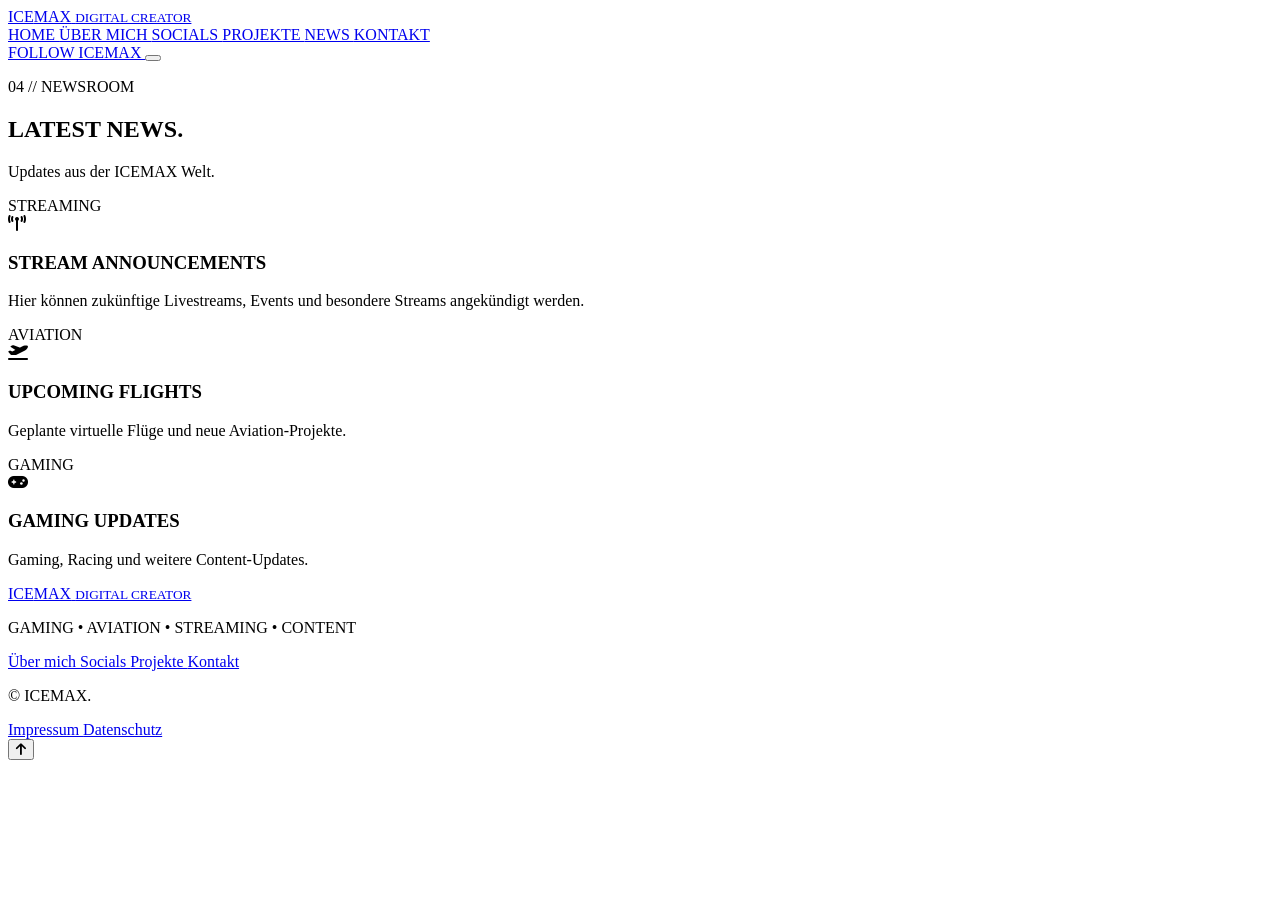
==== blog.html @ d1e7e59b "Add files via upload" ====
<!DOCTYPE html>
<html lang="de">

<head>

<meta charset="UTF-8">

<meta name="viewport"
      content="width=device-width, initial-scale=1">

<title>News | ICEMAX</title>

<link rel="icon"
      href="images/favicon.svg">

<link rel="stylesheet"
      href="css/style.css">

<link rel="stylesheet"
      href="https://cdnjs.cloudflare.com/ajax/libs/font-awesome/6.7.2/css/all.min.css">

<link rel="preconnect"
      href="https://fonts.googleapis.com">

<link rel="preconnect"
      href="https://fonts.gstatic.com"
      crossorigin>

<link href="https://fonts.googleapis.com/css2?family=Inter:wght@300;400;500;600;700;800;900&family=Orbitron:wght@400;500;600;700;800;900&display=swap"
      rel="stylesheet">

</head>


<body>

<div class="cursor-glow"
     id="cursorGlow">
</div>


<header class="navbar"
        id="navbar">

<div class="navbar-inner">

<a href="index.html"
   class="logo">

<span class="logo-main">
ICE<span>MAX</span>
</span>

<small>
DIGITAL CREATOR
</small>

</a>


<nav class="nav-links"
     id="navLinks">

<a href="index.html">
HOME
</a>

<a href="ueber-mich.html">
ÜBER MICH
</a>

<a href="social.html">
SOCIALS
</a>

<a href="projekte.html">
PROJEKTE
</a>

<a href="blog.html"
   class="active">
NEWS
</a>

<a href="kontakt.html">
KONTAKT
</a>

</nav>


<a class="nav-cta"
   href="social.html">

<span class="live-dot"></span>

FOLLOW ICEMAX

</a>


<button class="hamburger"
        id="hamburger">

<span></span>
<span></span>
<span></span>

</button>

</div>

</header>


<main>


<section class="page-hero">

<div class="container">

<p class="page-number reveal">
04 // NEWSROOM
</p>

<h1 class="reveal">

LATEST

<span>
NEWS.
</span>

</h1>

<p class="reveal">

Updates aus der
ICEMAX Welt.

</p>

</div>

</section>


<section class="section">

<div class="container">

<div class="card-grid">


<article class="card reveal">

<span class="card-number">
STREAMING
</span>

<div class="card-icon">

<i class="fa-solid fa-tower-broadcast"></i>

</div>

<h3>
STREAM ANNOUNCEMENTS
</h3>

<p>

Hier können zukünftige
Livestreams,
Events und besondere
Streams angekündigt werden.

</p>

</article>


<article class="card reveal">

<span class="card-number">
AVIATION
</span>

<div class="card-icon">

<i class="fa-solid fa-plane-departure"></i>

</div>

<h3>
UPCOMING FLIGHTS
</h3>

<p>

Geplante virtuelle
Flüge und neue
Aviation-Projekte.

</p>

</article>


<article class="card reveal">

<span class="card-number">
GAMING
</span>

<div class="card-icon">

<i class="fa-solid fa-gamepad"></i>

</div>

<h3>
GAMING UPDATES
</h3>

<p>

Gaming,
Racing und weitere
Content-Updates.

</p>

</article>


</div>

</div>

</section>

</main>


<footer class="footer">

<div class="footer-top">

<div class="footer-brand">

<a href="index.html"
   class="logo">

<span class="logo-main">
ICE<span>MAX</span>
</span>

<small>
DIGITAL CREATOR
</small>

</a>

<p>
GAMING • AVIATION • STREAMING • CONTENT
</p>

</div>


<div class="footer-links">

<a href="ueber-mich.html">
Über mich
</a>

<a href="social.html">
Socials
</a>

<a href="projekte.html">
Projekte
</a>

<a href="kontakt.html">
Kontakt
</a>

</div>

</div>


<div class="footer-bottom">

<p>
© <span data-year></span> ICEMAX.
</p>

<div>

<a href="impressum.html">
Impressum
</a>

<a href="datenschutz.html">
Datenschutz
</a>

</div>

</div>

</footer>


<button class="back-to-top"
        id="backToTop">

<i class="fa-solid fa-arrow-up"></i>

</button>


<script src="js/script.js"></script>

</body>
</html>
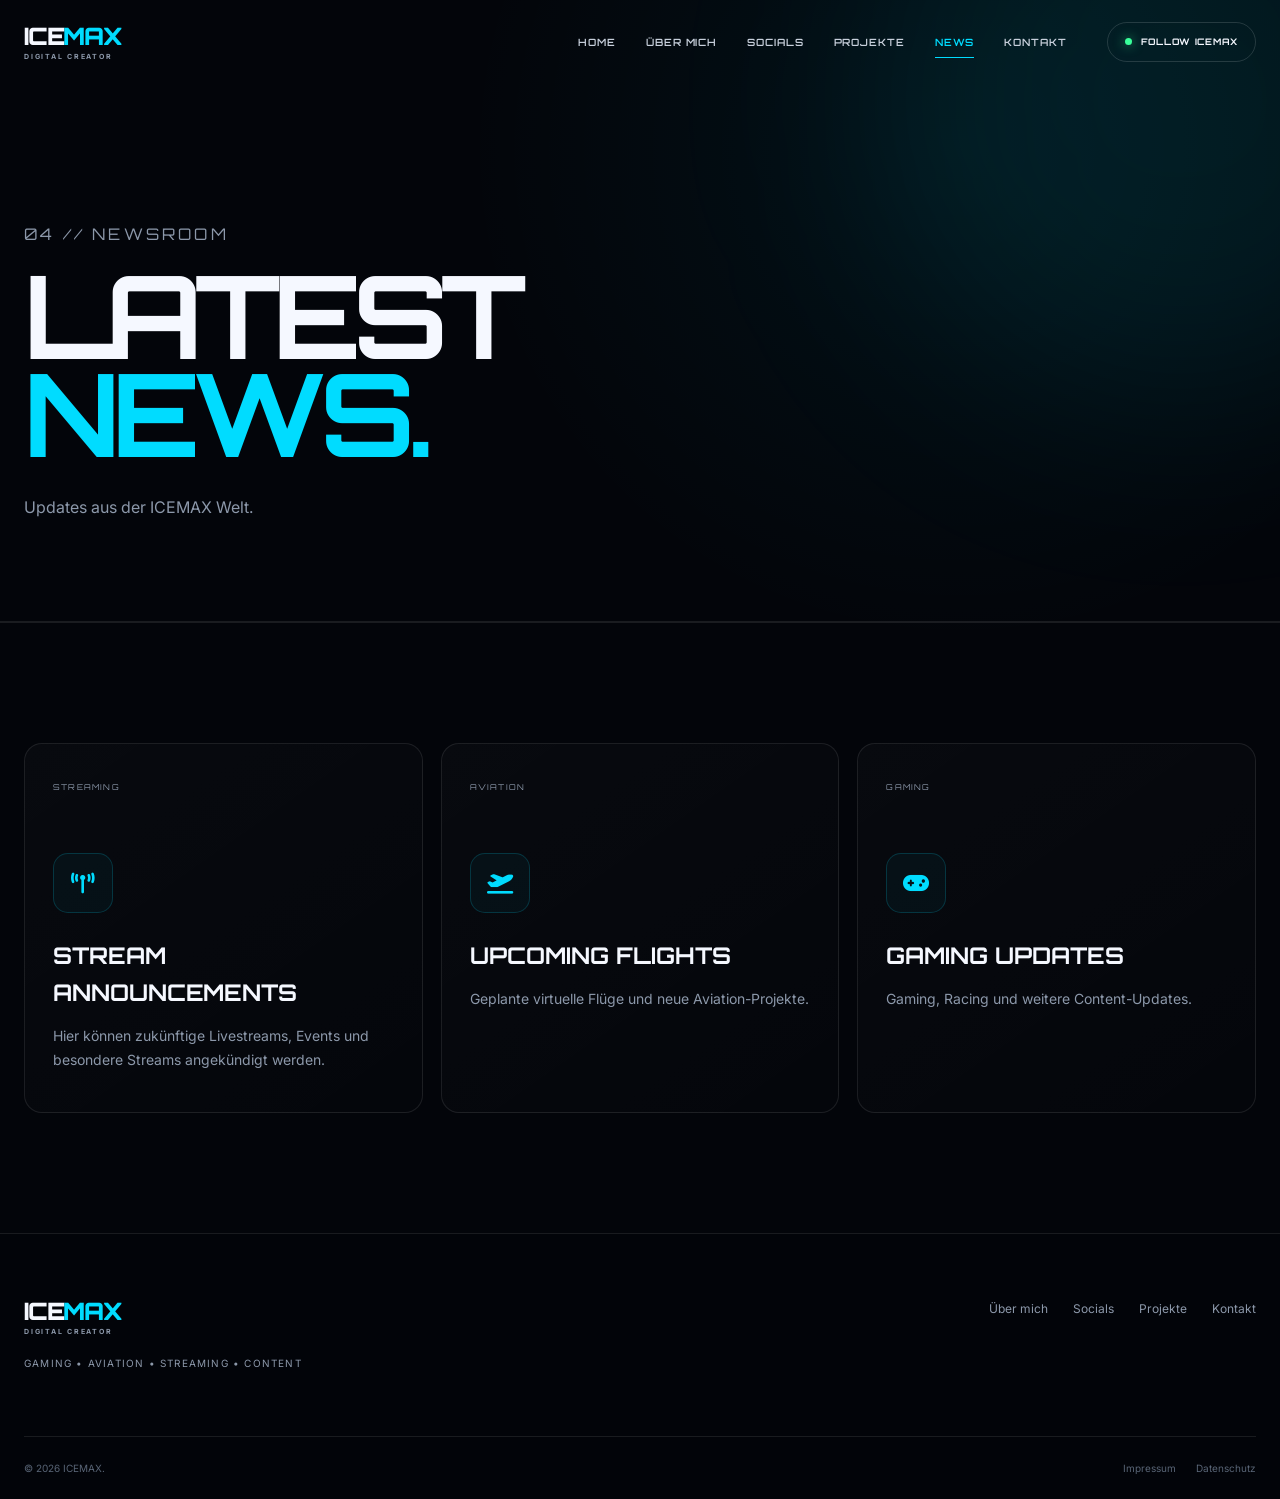
==== commit 4828a2b0: "Add files via upload" ====
--- a/blog.html
+++ b/blog.html
@@ -2,6 +2,41 @@
 <html lang="de">
 
 <head>
+<!-- FAVICON -->
+<link
+    rel="icon"
+    href="favicon.svg"
+    type="image/svg+xml"
+>
+
+<!-- GOOGLE FONTS -->
+<link
+    rel="preconnect"
+    href="https://fonts.googleapis.com"
+>
+
+<link
+    rel="preconnect"
+    href="https://fonts.gstatic.com"
+    crossorigin
+>
+
+<link
+    href="https://fonts.googleapis.com/css2?family=Inter:wght@400;500;600;700;800&family=Orbitron:wght@500;600;700;800;900&display=swap"
+    rel="stylesheet"
+>
+
+<!-- FONT AWESOME -->
+<link
+    rel="stylesheet"
+    href="https://cdnjs.cloudflare.com/ajax/libs/font-awesome/6.7.2/css/all.min.css"
+>
+
+<!-- ICEMAX CSS -->
+<link
+    rel="stylesheet"
+    href="style.css"
+>
 
 <meta charset="UTF-8">
 
@@ -324,7 +359,7 @@
 </button>
 
 
-<script src="js/script.js"></script>
+<script src="script.js"></script>
 
 </body>
 </html>
--- a/style.css
+++ b/style.css
@@ -0,0 +1,3256 @@
+/* =========================================================
+   ICEMAX WEBSITE
+   MAIN STYLESHEET
+   ========================================================= */
+
+
+/* =========================================================
+   1. VARIABLES
+   ========================================================= */
+
+:root {
+    --bg: #03050a;
+    --bg-secondary: #060a11;
+    --panel: #090f19;
+    --panel-light: #0d1521;
+
+    --text: #f5f8ff;
+    --muted: #8c98aa;
+
+    --cyan: #00dcff;
+    --cyan-light: #62efff;
+    --purple: #8b5cf6;
+    --green: #39ff9a;
+    --red: #ff5277;
+
+    --line: rgba(255, 255, 255, 0.09);
+    --line-light: rgba(255, 255, 255, 0.14);
+
+    --shadow:
+        0 30px 80px rgba(0, 0, 0, 0.35);
+
+    --glow:
+        0 0 30px rgba(0, 220, 255, 0.18);
+
+    --radius-small: 10px;
+    --radius: 18px;
+    --radius-large: 30px;
+
+    --container: 1240px;
+
+    --transition: 0.3s ease;
+}
+
+
+/* =========================================================
+   2. RESET
+   ========================================================= */
+
+* {
+    margin: 0;
+    padding: 0;
+    box-sizing: border-box;
+}
+
+html {
+    scroll-behavior: smooth;
+}
+
+body {
+    background:
+        radial-gradient(
+            circle at 75% 10%,
+            rgba(0, 220, 255, 0.06),
+            transparent 30%
+        ),
+        var(--bg);
+
+    color: var(--text);
+
+    font-family:
+        "Inter",
+        Arial,
+        sans-serif;
+
+    line-height: 1.6;
+
+    overflow-x: hidden;
+}
+
+body.loading {
+    overflow: hidden;
+}
+
+a {
+    color: inherit;
+    text-decoration: none;
+}
+
+button,
+input,
+textarea {
+    font: inherit;
+}
+
+button {
+    cursor: pointer;
+}
+
+img {
+    display: block;
+    max-width: 100%;
+}
+
+::selection {
+    background: var(--cyan);
+    color: #001014;
+}
+
+
+/* =========================================================
+   3. SCROLLBAR
+   ========================================================= */
+
+::-webkit-scrollbar {
+    width: 8px;
+}
+
+::-webkit-scrollbar-track {
+    background: var(--bg);
+}
+
+::-webkit-scrollbar-thumb {
+    background: #1b2838;
+    border-radius: 100px;
+}
+
+::-webkit-scrollbar-thumb:hover {
+    background: var(--cyan);
+}
+
+
+/* =========================================================
+   4. GENERAL
+   ========================================================= */
+
+.container {
+    width: min(
+        var(--container),
+        calc(100% - 48px)
+    );
+
+    margin: 0 auto;
+}
+
+.section {
+    position: relative;
+
+    padding:
+        120px
+        0;
+
+    border-top:
+        1px solid
+        var(--line);
+}
+
+.eyebrow {
+    margin-bottom: 15px;
+
+    color: var(--cyan);
+
+    font-family:
+        "Orbitron",
+        sans-serif;
+
+    font-size: 11px;
+
+    font-weight: 700;
+
+    letter-spacing: 0.22em;
+}
+
+.section-head {
+    display: flex;
+
+    align-items: flex-end;
+
+    justify-content: space-between;
+
+    gap: 50px;
+
+    margin-bottom: 60px;
+}
+
+.section-head h2 {
+    max-width: 800px;
+
+    font-family:
+        "Orbitron",
+        sans-serif;
+
+    font-size:
+        clamp(
+            38px,
+            6vw,
+            78px
+        );
+
+    line-height: 0.95;
+
+    letter-spacing: -0.04em;
+}
+
+.section-head h2 span {
+    display: block;
+
+    color: var(--cyan);
+}
+
+.section-head > p {
+    max-width: 420px;
+
+    color: var(--muted);
+
+    font-size: 15px;
+}
+
+
+/* =========================================================
+   5. CURSOR GLOW
+   ========================================================= */
+
+.cursor-glow {
+    position: fixed;
+
+    top: 0;
+    left: 0;
+
+    z-index: 999;
+
+    width: 500px;
+    height: 500px;
+
+    border-radius: 50%;
+
+    background:
+        radial-gradient(
+            circle,
+            rgba(0, 220, 255, 0.08),
+            transparent 65%
+        );
+
+    transform:
+        translate(
+            -50%,
+            -50%
+        );
+
+    pointer-events: none;
+
+    opacity: 0;
+
+    transition:
+        opacity
+        0.3s ease;
+}
+
+
+/* =========================================================
+   6. NAVIGATION
+   ========================================================= */
+
+.navbar {
+    position: fixed;
+
+    top: 0;
+    left: 0;
+
+    z-index: 1000;
+
+    width: 100%;
+
+    border-bottom:
+        1px solid
+        transparent;
+
+    transition:
+        background
+        var(--transition),
+        border
+        var(--transition),
+        backdrop-filter
+        var(--transition);
+}
+
+.navbar-scrolled {
+    background:
+        rgba(
+            3,
+            5,
+            10,
+            0.85
+        );
+
+    border-bottom:
+        1px solid
+        var(--line);
+
+    backdrop-filter:
+        blur(18px);
+}
+
+.navbar-inner {
+    width:
+        min(
+            1440px,
+            calc(100% - 48px)
+        );
+
+    min-height: 84px;
+
+    margin:
+        0 auto;
+
+    display: flex;
+
+    align-items: center;
+
+    gap: 40px;
+}
+
+
+/* =========================================================
+   7. LOGO
+   ========================================================= */
+
+.logo {
+    display: inline-flex;
+
+    flex-direction: column;
+
+    line-height: 1;
+}
+
+.logo-main {
+    font-family:
+        "Orbitron",
+        sans-serif;
+
+    font-size: 24px;
+
+    font-weight: 900;
+
+    letter-spacing: -0.05em;
+}
+
+.logo-main span {
+    color: var(--cyan);
+}
+
+.logo small {
+    margin-top: 5px;
+
+    color: var(--muted);
+
+    font-size: 7px;
+
+    font-weight: 700;
+
+    letter-spacing: 0.25em;
+}
+
+
+/* =========================================================
+   8. NAV LINKS
+   ========================================================= */
+
+.nav-links {
+    display: flex;
+
+    align-items: center;
+
+    gap: 30px;
+
+    margin-left: auto;
+}
+
+.nav-links a {
+    position: relative;
+
+    padding:
+        32px
+        0;
+
+    color: #c8d0dc;
+
+    font-family:
+        "Orbitron",
+        sans-serif;
+
+    font-size: 10px;
+
+    font-weight: 600;
+
+    letter-spacing: 0.09em;
+
+    transition:
+        color
+        var(--transition);
+}
+
+.nav-links a::after {
+    content: "";
+
+    position: absolute;
+
+    left: 0;
+    bottom: 24px;
+
+    width: 0;
+    height: 1px;
+
+    background: var(--cyan);
+
+    transition:
+        width
+        var(--transition);
+}
+
+.nav-links a:hover,
+.nav-links a.active {
+    color: var(--cyan);
+}
+
+.nav-links a:hover::after,
+.nav-links a.active::after {
+    width: 100%;
+}
+
+
+/* =========================================================
+   9. NAV CTA
+   ========================================================= */
+
+.nav-cta {
+    display: inline-flex;
+
+    align-items: center;
+
+    gap: 9px;
+
+    padding:
+        12px
+        17px;
+
+    border:
+        1px solid
+        var(--line-light);
+
+    border-radius:
+        100px;
+
+    font-family:
+        "Orbitron",
+        sans-serif;
+
+    font-size: 9px;
+
+    font-weight: 700;
+
+    letter-spacing: 0.08em;
+
+    transition:
+        border
+        var(--transition),
+        background
+        var(--transition);
+}
+
+.nav-cta:hover {
+    border-color:
+        rgba(
+            0,
+            220,
+            255,
+            0.5
+        );
+
+    background:
+        rgba(
+            0,
+            220,
+            255,
+            0.06
+        );
+}
+
+.live-dot {
+    display: inline-block;
+
+    width: 7px;
+    height: 7px;
+
+    border-radius: 50%;
+
+    background: var(--green);
+
+    box-shadow:
+        0 0 12px
+        rgba(
+            57,
+            255,
+            154,
+            0.7
+        );
+
+    animation:
+        pulse
+        1.8s
+        infinite;
+}
+
+@keyframes pulse {
+
+    0%,
+    100% {
+        opacity: 1;
+    }
+
+    50% {
+        opacity: 0.35;
+    }
+}
+
+
+/* =========================================================
+   10. HAMBURGER
+   ========================================================= */
+
+.hamburger {
+    display: none;
+
+    width: 44px;
+    height: 44px;
+
+    margin-left: auto;
+
+    border:
+        1px solid
+        var(--line);
+
+    border-radius:
+        10px;
+
+    background:
+        rgba(
+            255,
+            255,
+            255,
+            0.02
+        );
+}
+
+.hamburger span {
+    display: block;
+
+    width: 19px;
+    height: 1px;
+
+    margin:
+        5px auto;
+
+    background:
+        var(--text);
+
+    transition:
+        transform
+        var(--transition),
+        opacity
+        var(--transition);
+}
+
+.hamburger.active span:nth-child(1) {
+    transform:
+        translateY(6px)
+        rotate(45deg);
+}
+
+.hamburger.active span:nth-child(2) {
+    opacity: 0;
+}
+
+.hamburger.active span:nth-child(3) {
+    transform:
+        translateY(-6px)
+        rotate(-45deg);
+}
+
+
+/* =========================================================
+   11. HERO
+   ========================================================= */
+
+.hero {
+    position: relative;
+
+    min-height: 100vh;
+
+    display: flex;
+
+    align-items: center;
+
+    padding:
+        150px
+        0
+        90px;
+
+    overflow: hidden;
+}
+
+.grid-bg {
+    position: absolute;
+
+    inset: 0;
+
+    pointer-events: none;
+
+    opacity: 0.28;
+
+    background-image:
+
+        linear-gradient(
+            rgba(
+                255,
+                255,
+                255,
+                0.025
+            )
+            1px,
+            transparent
+            1px
+        ),
+
+        linear-gradient(
+            90deg,
+            rgba(
+                255,
+                255,
+                255,
+                0.025
+            )
+            1px,
+            transparent
+            1px
+        );
+
+    background-size:
+        70px
+        70px;
+
+    mask-image:
+        linear-gradient(
+            to bottom,
+            black,
+            transparent
+        );
+}
+
+.hero::before {
+    content: "";
+
+    position: absolute;
+
+    top: -250px;
+    right: -250px;
+
+    width: 700px;
+    height: 700px;
+
+    border-radius: 50%;
+
+    background:
+        rgba(
+            0,
+            220,
+            255,
+            0.08
+        );
+
+    filter:
+        blur(
+            100px
+        );
+}
+
+.hero::after {
+    content: "";
+
+    position: absolute;
+
+    bottom: -300px;
+    left: -300px;
+
+    width: 700px;
+    height: 700px;
+
+    border-radius: 50%;
+
+    background:
+        rgba(
+            139,
+            92,
+            246,
+            0.07
+        );
+
+    filter:
+        blur(
+            120px
+        );
+}
+
+.hero-layout {
+    position: relative;
+
+    z-index: 2;
+
+    width:
+        min(
+            var(--container),
+            calc(100% - 48px)
+        );
+
+    margin:
+        0 auto;
+
+    display: grid;
+
+    grid-template-columns:
+        minmax(
+            0,
+            1.35fr
+        )
+        minmax(
+            330px,
+            0.65fr
+        );
+
+    align-items: center;
+
+    gap: 80px;
+}
+
+
+/* =========================================================
+   12. STATUS PILL
+   ========================================================= */
+
+.status-pill {
+    width: fit-content;
+
+    display: flex;
+
+    align-items: center;
+
+    gap: 10px;
+
+    margin-bottom: 28px;
+
+    padding:
+        9px
+        13px;
+
+    border:
+        1px solid
+        var(--line);
+
+    border-radius:
+        100px;
+
+    background:
+        rgba(
+            255,
+            255,
+            255,
+            0.02
+        );
+
+    color:
+        #b8c2d0;
+
+    font-family:
+        "Orbitron",
+        sans-serif;
+
+    font-size: 9px;
+
+    letter-spacing:
+        0.11em;
+}
+
+
+/* =========================================================
+   13. HERO HEADING
+   ========================================================= */
+
+.hero h1 {
+    max-width: 900px;
+
+    font-family:
+        "Orbitron",
+        sans-serif;
+
+    font-size:
+        clamp(
+            58px,
+            8.5vw,
+            126px
+        );
+
+    font-weight: 900;
+
+    line-height: 0.82;
+
+    letter-spacing:
+        -0.07em;
+}
+
+.hero h1 > span,
+.hero h1 > strong {
+    display: block;
+}
+
+.hero h1 > span {
+    color:
+        #4d5868;
+}
+
+.hero h1 > strong {
+    color:
+        var(--cyan);
+
+    font-weight: 900;
+
+    text-shadow:
+        0 0 45px
+        rgba(
+            0,
+            220,
+            255,
+            0.13
+        );
+}
+
+.hero-copy {
+    max-width: 650px;
+
+    margin-top: 35px;
+
+    color:
+        var(--muted);
+
+    font-size:
+        17px;
+
+    line-height: 1.8;
+}
+
+
+/* =========================================================
+   14. BUTTONS
+   ========================================================= */
+
+.hero-actions {
+    display: flex;
+
+    flex-wrap: wrap;
+
+    gap: 12px;
+
+    margin-top: 38px;
+}
+
+.btn {
+    position: relative;
+
+    display: inline-flex;
+
+    align-items: center;
+
+    justify-content: center;
+
+    gap: 13px;
+
+    min-height: 52px;
+
+    padding:
+        0
+        23px;
+
+    border-radius:
+        100px;
+
+    font-family:
+        "Orbitron",
+        sans-serif;
+
+    font-size: 10px;
+
+    font-weight: 700;
+
+    letter-spacing:
+        0.08em;
+
+    transition:
+        transform
+        var(--transition),
+        border
+        var(--transition),
+        background
+        var(--transition),
+        box-shadow
+        var(--transition);
+}
+
+.btn:hover {
+    transform:
+        translateY(
+            -2px
+        );
+}
+
+.btn-primary {
+    border:
+        1px solid
+        var(--cyan);
+
+    background:
+        var(--cyan);
+
+    color:
+        #001116;
+
+    box-shadow:
+        0 0 35px
+        rgba(
+            0,
+            220,
+            255,
+            0.12
+        );
+}
+
+.btn-primary:hover {
+    background:
+        var(--cyan-light);
+
+    box-shadow:
+        0 0 45px
+        rgba(
+            0,
+            220,
+            255,
+            0.2
+        );
+}
+
+.btn-ghost {
+    border:
+        1px solid
+        var(--line-light);
+
+    background:
+        rgba(
+            255,
+            255,
+            255,
+            0.02
+        );
+
+    color:
+        var(--text);
+}
+
+.btn-ghost:hover {
+    border-color:
+        var(--cyan);
+
+    background:
+        rgba(
+            0,
+            220,
+            255,
+            0.05
+        );
+}
+
+
+/* =========================================================
+   15. HERO PANEL
+   ========================================================= */
+
+.hero-panel {
+    position: relative;
+
+    padding:
+        24px;
+
+    border:
+        1px solid
+        var(--line);
+
+    border-radius:
+        var(--radius-large);
+
+    background:
+        linear-gradient(
+            145deg,
+            rgba(
+                255,
+                255,
+                255,
+                0.04
+            ),
+            rgba(
+                255,
+                255,
+                255,
+                0.01
+            )
+        );
+
+    box-shadow:
+        var(--shadow);
+
+    backdrop-filter:
+        blur(
+            15px
+        );
+}
+
+.hero-panel::before {
+    content: "";
+
+    position: absolute;
+
+    inset: -1px;
+
+    z-index: -1;
+
+    border-radius:
+        inherit;
+
+    background:
+        linear-gradient(
+            135deg,
+            rgba(
+                0,
+                220,
+                255,
+                0.2
+            ),
+            transparent 35%,
+            transparent 70%,
+            rgba(
+                139,
+                92,
+                246,
+                0.15
+            )
+        );
+}
+
+.panel-label {
+    display: flex;
+
+    justify-content: space-between;
+
+    gap: 20px;
+
+    padding-bottom: 17px;
+
+    border-bottom:
+        1px solid
+        var(--line);
+
+    color:
+        var(--muted);
+
+    font-family:
+        "Orbitron",
+        sans-serif;
+
+    font-size: 8px;
+
+    letter-spacing:
+        0.11em;
+}
+
+.panel-label span:last-child {
+    color:
+        var(--green);
+}
+
+
+/* =========================================================
+   16. RADAR
+   ========================================================= */
+
+.radar {
+    position: relative;
+
+    width:
+        min(
+            270px,
+            80%
+        );
+
+    aspect-ratio:
+        1;
+
+    margin:
+        35px auto;
+
+    display: grid;
+
+    place-items: center;
+
+    border:
+        1px solid
+        rgba(
+            0,
+            220,
+            255,
+            0.16
+        );
+
+    border-radius:
+        50%;
+
+    background:
+
+        radial-gradient(
+            circle,
+            transparent 30%,
+            rgba(
+                0,
+                220,
+                255,
+                0.03
+            )
+            31%,
+            transparent 32%
+        ),
+
+        radial-gradient(
+            circle,
+            transparent 60%,
+            rgba(
+                0,
+                220,
+                255,
+                0.05
+            )
+            61%,
+            transparent 62%
+        );
+}
+
+.radar::before,
+.radar::after {
+    content: "";
+
+    position: absolute;
+
+    background:
+        rgba(
+            0,
+            220,
+            255,
+            0.12
+        );
+}
+
+.radar::before {
+    width: 100%;
+    height: 1px;
+}
+
+.radar::after {
+    width: 1px;
+    height: 100%;
+}
+
+.radar i {
+    position: relative;
+
+    z-index: 2;
+
+    color:
+        var(--cyan);
+
+    font-size:
+        34px;
+
+    transform:
+        rotate(
+            -35deg
+        );
+
+    filter:
+        drop-shadow(
+            0 0 10px
+            rgba(
+                0,
+                220,
+                255,
+                0.5
+            )
+        );
+}
+
+
+/* =========================================================
+   17. PANEL STATS
+   ========================================================= */
+
+.panel-stats {
+    display: grid;
+
+    grid-template-columns:
+        repeat(
+            2,
+            1fr
+        );
+
+    gap: 10px;
+}
+
+.panel-stat {
+    padding:
+        14px;
+
+    border:
+        1px solid
+        var(--line);
+
+    border-radius:
+        12px;
+
+    background:
+        rgba(
+            255,
+            255,
+            255,
+            0.018
+        );
+}
+
+.panel-stat small {
+    display: block;
+
+    margin-bottom:
+        5px;
+
+    color:
+        var(--muted);
+
+    font-size:
+        8px;
+
+    letter-spacing:
+        0.12em;
+}
+
+.panel-stat strong {
+    color:
+        #eafcff;
+
+    font-family:
+        "Orbitron",
+        sans-serif;
+
+    font-size:
+        10px;
+
+    letter-spacing:
+        0.05em;
+}
+
+
+/* =========================================================
+   18. MARQUEE
+   ========================================================= */
+
+.marquee {
+    overflow: hidden;
+
+    border-top:
+        1px solid
+        var(--line);
+
+    border-bottom:
+        1px solid
+        var(--line);
+
+    background:
+        #050810;
+}
+
+.marquee-track {
+    width:
+        max-content;
+
+    padding:
+        17px
+        0;
+
+    color:
+        #697487;
+
+    font-family:
+        "Orbitron",
+        sans-serif;
+
+    font-size:
+        10px;
+
+    font-weight:
+        600;
+
+    letter-spacing:
+        0.12em;
+
+    white-space:
+        nowrap;
+
+    animation:
+        marquee
+        30s
+        linear
+        infinite;
+}
+
+.marquee-track b {
+    margin:
+        0
+        28px;
+
+    color:
+        var(--cyan);
+
+    font-weight:
+        400;
+}
+
+@keyframes marquee {
+
+    from {
+        transform:
+            translateX(
+                0
+            );
+    }
+
+    to {
+        transform:
+            translateX(
+                -50%
+            );
+    }
+}
+
+
+/* =========================================================
+   19. CARDS
+   ========================================================= */
+
+.card-grid {
+    display: grid;
+
+    grid-template-columns:
+        repeat(
+            3,
+            1fr
+        );
+
+    gap: 18px;
+}
+
+.card {
+    position: relative;
+
+    min-height:
+        370px;
+
+    padding:
+        28px;
+
+    overflow:
+        hidden;
+
+    border:
+        1px solid
+        var(--line);
+
+    border-radius:
+        var(--radius);
+
+    background:
+        linear-gradient(
+            145deg,
+            rgba(
+                255,
+                255,
+                255,
+                0.025
+            ),
+            rgba(
+                255,
+                255,
+                255,
+                0.008
+            )
+        );
+
+    transition:
+        transform
+        var(--transition),
+        border
+        var(--transition),
+        box-shadow
+        var(--transition);
+}
+
+.card::before {
+    content: "";
+
+    position: absolute;
+
+    top:
+        var(
+            --mouse-y,
+            50%
+        );
+
+    left:
+        var(
+            --mouse-x,
+            50%
+        );
+
+    width:
+        350px;
+
+    height:
+        350px;
+
+    background:
+        radial-gradient(
+            circle,
+            rgba(
+                0,
+                220,
+                255,
+                0.08
+            ),
+            transparent
+            65%
+        );
+
+    transform:
+        translate(
+            -50%,
+            -50%
+        );
+
+    opacity: 0;
+
+    pointer-events: none;
+
+    transition:
+        opacity
+        var(--transition);
+}
+
+.card:hover {
+    transform:
+        translateY(
+            -7px
+        );
+
+    border-color:
+        rgba(
+            0,
+            220,
+            255,
+            0.3
+        );
+
+    box-shadow:
+        0 25px 70px
+        rgba(
+            0,
+            0,
+            0,
+            0.25
+        );
+}
+
+.card:hover::before {
+    opacity: 1;
+}
+
+.card-number {
+    position: relative;
+
+    z-index: 2;
+
+    color:
+        var(--muted);
+
+    font-family:
+        "Orbitron",
+        sans-serif;
+
+    font-size:
+        8px;
+
+    letter-spacing:
+        0.15em;
+}
+
+.card-icon {
+    position: relative;
+
+    z-index: 2;
+
+    width:
+        60px;
+
+    height:
+        60px;
+
+    margin-top:
+        55px;
+
+    display: grid;
+
+    place-items: center;
+
+    border:
+        1px solid
+        rgba(
+            0,
+            220,
+            255,
+            0.18
+        );
+
+    border-radius:
+        15px;
+
+    background:
+        rgba(
+            0,
+            220,
+            255,
+            0.04
+        );
+
+    color:
+        var(--cyan);
+
+    font-size:
+        21px;
+}
+
+.card h3 {
+    position: relative;
+
+    z-index: 2;
+
+    margin-top:
+        25px;
+
+    font-family:
+        "Orbitron",
+        sans-serif;
+
+    font-size:
+        23px;
+}
+
+.card p {
+    position: relative;
+
+    z-index: 2;
+
+    margin-top:
+        12px;
+
+    color:
+        var(--muted);
+
+    font-size:
+        14px;
+
+    line-height:
+        1.75;
+}
+
+.card-link {
+    position: absolute;
+
+    z-index: 2;
+
+    left:
+        28px;
+
+    bottom:
+        28px;
+
+    color:
+        #c5cedb;
+
+    font-family:
+        "Orbitron",
+        sans-serif;
+
+    font-size:
+        9px;
+
+    font-weight:
+        700;
+
+    letter-spacing:
+        0.08em;
+
+    transition:
+        color
+        var(--transition);
+}
+
+.card-link:hover {
+    color:
+        var(--cyan);
+}
+
+
+/* =========================================================
+   20. CTA
+   ========================================================= */
+
+.cta {
+    position: relative;
+
+    padding:
+        150px
+        0;
+
+    overflow:
+        hidden;
+
+    border-top:
+        1px solid
+        var(--line);
+
+    text-align:
+        center;
+}
+
+.cta::before {
+    content: "";
+
+    position: absolute;
+
+    top: 50%;
+    left: 50%;
+
+    width:
+        800px;
+
+    height:
+        500px;
+
+    transform:
+        translate(
+            -50%,
+            -50%
+        );
+
+    background:
+        radial-gradient(
+            circle,
+            rgba(
+                0,
+                220,
+                255,
+                0.08
+            ),
+            transparent
+            65%
+        );
+
+    pointer-events: none;
+}
+
+.cta .container {
+    position: relative;
+
+    z-index: 2;
+}
+
+.cta h2 {
+    max-width:
+        900px;
+
+    margin:
+        0 auto
+        35px;
+
+    font-family:
+        "Orbitron",
+        sans-serif;
+
+    font-size:
+        clamp(
+            45px,
+            7vw,
+            95px
+        );
+
+    line-height:
+        0.92;
+
+    letter-spacing:
+        -0.05em;
+}
+
+.cta h2 span {
+    display: block;
+
+    color:
+        var(--cyan);
+}
+
+
+/* =========================================================
+   21. FOOTER
+   ========================================================= */
+
+.footer {
+    border-top:
+        1px solid
+        var(--line);
+
+    background:
+        #020409;
+}
+
+.footer-top {
+    width:
+        min(
+            var(--container),
+            calc(100% - 48px)
+        );
+
+    margin:
+        0 auto;
+
+    padding:
+        65px
+        0;
+
+    display: flex;
+
+    justify-content:
+        space-between;
+
+    align-items:
+        flex-start;
+
+    gap:
+        40px;
+}
+
+.footer-brand p {
+    margin-top:
+        20px;
+
+    color:
+        var(--muted);
+
+    font-size:
+        10px;
+
+    letter-spacing:
+        0.12em;
+}
+
+.footer-links {
+    display:
+        flex;
+
+    flex-wrap:
+        wrap;
+
+    gap:
+        25px;
+}
+
+.footer-links a {
+    color:
+        var(--muted);
+
+    font-size:
+        12px;
+
+    transition:
+        color
+        var(--transition);
+}
+
+.footer-links a:hover {
+    color:
+        var(--cyan);
+}
+
+.footer-bottom {
+    width:
+        min(
+            var(--container),
+            calc(100% - 48px)
+        );
+
+    margin:
+        0 auto;
+
+    padding:
+        23px
+        0;
+
+    display:
+        flex;
+
+    align-items:
+        center;
+
+    justify-content:
+        space-between;
+
+    gap:
+        25px;
+
+    border-top:
+        1px solid
+        var(--line);
+
+    color:
+        #596576;
+
+    font-size:
+        10px;
+}
+
+.footer-bottom div {
+    display:
+        flex;
+
+    gap:
+        20px;
+}
+
+.footer-bottom a:hover {
+    color:
+        var(--cyan);
+}
+
+
+/* =========================================================
+   22. BACK TO TOP
+   ========================================================= */
+
+.back-to-top {
+    position:
+        fixed;
+
+    right:
+        25px;
+
+    bottom:
+        25px;
+
+    z-index:
+        800;
+
+    width:
+        46px;
+
+    height:
+        46px;
+
+    display:
+        grid;
+
+    place-items:
+        center;
+
+    border:
+        1px solid
+        var(--line-light);
+
+    border-radius:
+        50%;
+
+    background:
+        rgba(
+            5,
+            9,
+            15,
+            0.85
+        );
+
+    color:
+        var(--text);
+
+    opacity:
+        0;
+
+    visibility:
+        hidden;
+
+    transform:
+        translateY(
+            10px
+        );
+
+    backdrop-filter:
+        blur(
+            10px
+        );
+
+    transition:
+        all
+        var(--transition);
+}
+
+.back-to-top.visible {
+    opacity:
+        1;
+
+    visibility:
+        visible;
+
+    transform:
+        translateY(
+            0
+        );
+}
+
+.back-to-top:hover {
+    border-color:
+        var(--cyan);
+
+    color:
+        var(--cyan);
+}
+
+
+/* =========================================================
+   23. REVEAL ANIMATION
+   ========================================================= */
+
+.reveal {
+    opacity:
+        0;
+
+    transform:
+        translateY(
+            25px
+        );
+
+    transition:
+        opacity
+        0.8s ease,
+        transform
+        0.8s ease;
+}
+
+.reveal.visible {
+    opacity:
+        1;
+
+    transform:
+        translateY(
+            0
+        );
+}
+
+
+/* =========================================================
+   24. LOADING SCREEN
+   ========================================================= */
+
+.page-loader {
+    position:
+        fixed;
+
+    inset:
+        0;
+
+    z-index:
+        99999;
+
+    display:
+        grid;
+
+    place-items:
+        center;
+
+    background:
+        #020409;
+
+    transition:
+        opacity
+        0.7s ease,
+        visibility
+        0.7s ease;
+}
+
+.page-loader.loader-hidden {
+    opacity:
+        0;
+
+    visibility:
+        hidden;
+
+    pointer-events:
+        none;
+}
+
+.loader-grid {
+    position:
+        absolute;
+
+    inset:
+        0;
+
+    opacity:
+        0.35;
+
+    background-image:
+
+        linear-gradient(
+            rgba(
+                0,
+                220,
+                255,
+                0.035
+            )
+            1px,
+            transparent
+            1px
+        ),
+
+        linear-gradient(
+            90deg,
+            rgba(
+                0,
+                220,
+                255,
+                0.035
+            )
+            1px,
+            transparent
+            1px
+        );
+
+    background-size:
+        50px
+        50px;
+}
+
+.loader-shell {
+    position:
+        relative;
+
+    z-index:
+        2;
+
+    width:
+        min(
+            550px,
+            calc(100% - 50px)
+        );
+}
+
+.loader-brand {
+    font-family:
+        "Orbitron",
+        sans-serif;
+
+    font-size:
+        clamp(
+            42px,
+            9vw,
+            78px
+        );
+
+    font-weight:
+        900;
+
+    letter-spacing:
+        -0.06em;
+}
+
+.loader-brand span {
+    color:
+        var(--cyan);
+}
+
+.loader-caption {
+    margin-top:
+        12px;
+
+    color:
+        var(--muted);
+
+    font-family:
+        "Orbitron",
+        sans-serif;
+
+    font-size:
+        9px;
+
+    letter-spacing:
+        0.18em;
+}
+
+.loader-track {
+    width:
+        100%;
+
+    height:
+        3px;
+
+    margin-top:
+        30px;
+
+    overflow:
+        hidden;
+
+    background:
+        #101722;
+}
+
+.loader-fill {
+    width:
+        0;
+
+    height:
+        100%;
+
+    background:
+        var(--cyan);
+
+    box-shadow:
+        0 0 15px
+        rgba(
+            0,
+            220,
+            255,
+            0.5
+        );
+}
+
+.loader-meta {
+    margin-top:
+        13px;
+
+    display:
+        flex;
+
+    align-items:
+        center;
+
+    justify-content:
+        space-between;
+
+    gap:
+        20px;
+
+    color:
+        #657185;
+
+    font-family:
+        "Orbitron",
+        sans-serif;
+
+    font-size:
+        8px;
+
+    letter-spacing:
+        0.1em;
+}
+
+.loader-percent {
+    color:
+        var(--cyan);
+}
+
+
+/* =========================================================
+   25. PAGE HERO
+   Für Unterseiten
+   ========================================================= */
+
+.page-hero {
+    position:
+        relative;
+
+    padding:
+        190px
+        0
+        100px;
+
+    overflow:
+        hidden;
+
+    border-bottom:
+        1px solid
+        var(--line);
+}
+
+.page-hero::before {
+    content:
+        "";
+
+    position:
+        absolute;
+
+    top:
+        -200px;
+
+    right:
+        -200px;
+
+    width:
+        600px;
+
+    height:
+        600px;
+
+    border-radius:
+        50%;
+
+    background:
+        rgba(
+            0,
+            220,
+            255,
+            0.08
+        );
+
+    filter:
+        blur(
+            110px
+        );
+}
+
+.page-hero .container {
+    position:
+        relative;
+
+    z-index:
+        2;
+}
+
+.page-number {
+    color:
+        var(--cyan);
+
+    font-family:
+        "Orbitron",
+        sans-serif;
+
+    font-size:
+        10px;
+
+    letter-spacing:
+        0.2em;
+}
+
+.page-hero h1 {
+    max-width:
+        1100px;
+
+    margin-top:
+        18px;
+
+    font-family:
+        "Orbitron",
+        sans-serif;
+
+    font-size:
+        clamp(
+            55px,
+            9vw,
+            125px
+        );
+
+    line-height:
+        0.85;
+
+    letter-spacing:
+        -0.07em;
+}
+
+.page-hero h1 span {
+    display:
+        block;
+
+    color:
+        var(--cyan);
+}
+
+.page-hero p {
+    max-width:
+        680px;
+
+    margin-top:
+        30px;
+
+    color:
+        var(--muted);
+
+    font-size:
+        16px;
+
+    line-height:
+        1.8;
+}
+
+
+/* =========================================================
+   26. SOCIAL GRID
+   ========================================================= */
+
+.social-grid {
+    display:
+        grid;
+
+    grid-template-columns:
+        repeat(
+            2,
+            1fr
+        );
+
+    gap:
+        18px;
+}
+
+.social-card {
+    position:
+        relative;
+
+    min-height:
+        310px;
+
+    padding:
+        30px;
+
+    display:
+        flex;
+
+    flex-direction:
+        column;
+
+    border:
+        1px solid
+        var(--line);
+
+    border-radius:
+        var(--radius);
+
+    background:
+        var(--panel);
+
+    overflow:
+        hidden;
+
+    transition:
+        transform
+        var(--transition),
+        border
+        var(--transition);
+}
+
+.social-card:hover {
+    transform:
+        translateY(
+            -5px
+        );
+
+    border-color:
+        rgba(
+            0,
+            220,
+            255,
+            0.35
+        );
+}
+
+.social-top {
+    display:
+        flex;
+
+    align-items:
+        flex-start;
+
+    justify-content:
+        space-between;
+}
+
+.social-icon {
+    width:
+        60px;
+
+    height:
+        60px;
+
+    display:
+        grid;
+
+    place-items:
+        center;
+
+    border:
+        1px solid
+        var(--line);
+
+    border-radius:
+        15px;
+
+    color:
+        var(--cyan);
+
+    font-size:
+        25px;
+}
+
+.social-top > span {
+    color:
+        #586477;
+
+    font-family:
+        "Orbitron",
+        sans-serif;
+
+    font-size:
+        9px;
+}
+
+.social-card h3 {
+    margin-top:
+        50px;
+
+    font-family:
+        "Orbitron",
+        sans-serif;
+
+    font-size:
+        30px;
+}
+
+.social-card p {
+    max-width:
+        450px;
+
+    margin-top:
+        10px;
+
+    color:
+        var(--muted);
+
+    font-size:
+        14px;
+}
+
+.social-foot {
+    margin-top:
+        auto;
+
+    padding-top:
+        30px;
+
+    display:
+        flex;
+
+    justify-content:
+        space-between;
+
+    align-items:
+        center;
+
+    color:
+        #bac4d2;
+
+    font-family:
+        "Orbitron",
+        sans-serif;
+
+    font-size:
+        9px;
+
+    letter-spacing:
+        0.08em;
+}
+
+
+/* =========================================================
+   27. PROJECT GRID
+   ========================================================= */
+
+.portfolio-grid {
+    display:
+        grid;
+
+    grid-template-columns:
+        repeat(
+            2,
+            1fr
+        );
+
+    gap:
+        20px;
+}
+
+.portfolio-card {
+    position:
+        relative;
+
+    min-height:
+        400px;
+
+    padding:
+        32px;
+
+    display:
+        flex;
+
+    flex-direction:
+        column;
+
+    justify-content:
+        flex-end;
+
+    overflow:
+        hidden;
+
+    border:
+        1px solid
+        var(--line);
+
+    border-radius:
+        var(--radius);
+
+    background:
+        linear-gradient(
+            145deg,
+            #0a111c,
+            #05080e
+        );
+
+    transition:
+        transform
+        var(--transition),
+        border
+        var(--transition);
+}
+
+.portfolio-card:hover {
+    transform:
+        translateY(
+            -5px
+        );
+
+    border-color:
+        rgba(
+            0,
+            220,
+            255,
+            0.3
+        );
+}
+
+.portfolio-card::before {
+    content:
+        "";
+
+    position:
+        absolute;
+
+    width:
+        300px;
+
+    height:
+        300px;
+
+    top:
+        -100px;
+
+    right:
+        -100px;
+
+    border-radius:
+        50%;
+
+    background:
+        rgba(
+            0,
+            220,
+            255,
+            0.08
+        );
+
+    filter:
+        blur(
+            70px
+        );
+}
+
+.portfolio-card i {
+    position:
+        absolute;
+
+    top:
+        35px;
+
+    right:
+        35px;
+
+    color:
+        rgba(
+            0,
+            220,
+            255,
+            0.25
+        );
+
+    font-size:
+        70px;
+}
+
+.portfolio-card h3 {
+    position:
+        relative;
+
+    z-index:
+        2;
+
+    font-family:
+        "Orbitron",
+        sans-serif;
+
+    font-size:
+        30px;
+}
+
+.portfolio-card p {
+    position:
+        relative;
+
+    z-index:
+        2;
+
+    max-width:
+        500px;
+
+    margin-top:
+        10px;
+
+    color:
+        var(--muted);
+}
+
+
+/* =========================================================
+   28. CONTACT
+   ========================================================= */
+
+.contact-layout {
+    display:
+        grid;
+
+    grid-template-columns:
+        0.75fr
+        1.25fr;
+
+    gap:
+        60px;
+}
+
+.contact-info h2 {
+    font-family:
+        "Orbitron",
+        sans-serif;
+
+    font-size:
+        clamp(
+            35px,
+            5vw,
+            60px
+        );
+
+    line-height:
+        1;
+}
+
+.contact-info p {
+    margin-top:
+        20px;
+
+    color:
+        var(--muted);
+}
+
+.contact-form {
+    display:
+        grid;
+
+    gap:
+        18px;
+}
+
+.form-group {
+    display:
+        grid;
+
+    gap:
+        8px;
+}
+
+.form-group label {
+    color:
+        #aeb8c6;
+
+    font-size:
+        11px;
+
+    font-weight:
+        600;
+}
+
+.form-group input,
+.form-group textarea {
+    width:
+        100%;
+
+    border:
+        1px solid
+        var(--line);
+
+    border-radius:
+        12px;
+
+    outline:
+        none;
+
+    padding:
+        15px
+        17px;
+
+    background:
+        #070b12;
+
+    color:
+        var(--text);
+
+    transition:
+        border
+        var(--transition),
+        box-shadow
+        var(--transition);
+}
+
+.form-group textarea {
+    min-height:
+        180px;
+
+    resize:
+        vertical;
+}
+
+.form-group input:focus,
+.form-group textarea:focus {
+    border-color:
+        rgba(
+            0,
+            220,
+            255,
+            0.5
+        );
+
+    box-shadow:
+        0 0 0 3px
+        rgba(
+            0,
+            220,
+            255,
+            0.05
+        );
+}
+
+.form-message {
+    min-height:
+        20px;
+
+    color:
+        var(--cyan);
+
+    font-size:
+        12px;
+}
+
+
+/* =========================================================
+   29. LEGAL
+   ========================================================= */
+
+.legal-layout {
+    max-width:
+        900px;
+}
+
+.legal-block {
+    padding:
+        30px
+        0;
+
+    border-bottom:
+        1px solid
+        var(--line);
+}
+
+.legal-block h2 {
+    margin-bottom:
+        15px;
+
+    font-family:
+        "Orbitron",
+        sans-serif;
+
+    font-size:
+        22px;
+}
+
+.legal-block h3 {
+    margin:
+        20px
+        0
+        8px;
+
+    font-size:
+        15px;
+}
+
+.legal-block p,
+.legal-block li {
+    color:
+        var(--muted);
+
+    font-size:
+        14px;
+
+    line-height:
+        1.8;
+}
+
+.legal-block ul {
+    padding-left:
+        20px;
+}
+
+
+/* =========================================================
+   30. MOBILE
+   ========================================================= */
+
+@media (
+    max-width: 980px
+) {
+
+    .navbar-inner {
+        min-height:
+            72px;
+    }
+
+    .nav-cta {
+        display:
+            none;
+    }
+
+    .hamburger {
+        display:
+            block;
+    }
+
+    .nav-links {
+        position:
+            fixed;
+
+        top:
+            72px;
+
+        left:
+            20px;
+
+        right:
+            20px;
+
+        display:
+            flex;
+
+        flex-direction:
+            column;
+
+        align-items:
+            stretch;
+
+        gap:
+            0;
+
+        padding:
+            15px;
+
+        border:
+            1px solid
+            var(--line);
+
+        border-radius:
+            16px;
+
+        background:
+            rgba(
+                4,
+                7,
+                12,
+                0.97
+            );
+
+        backdrop-filter:
+            blur(
+                20px
+            );
+
+        opacity:
+            0;
+
+        visibility:
+            hidden;
+
+        transform:
+            translateY(
+                -15px
+            );
+
+        transition:
+            all
+            0.3s ease;
+    }
+
+    .nav-links.mobile-open {
+        opacity:
+            1;
+
+        visibility:
+            visible;
+
+        transform:
+            translateY(
+                0
+            );
+    }
+
+    .nav-links a {
+        padding:
+            15px;
+
+        border-bottom:
+            1px solid
+            var(--line);
+    }
+
+    .nav-links a:last-child {
+        border-bottom:
+            none;
+    }
+
+    .nav-links a::after {
+        display:
+            none;
+    }
+
+    .hero {
+        min-height:
+            auto;
+
+        padding-top:
+            145px;
+
+        padding-bottom:
+            100px;
+    }
+
+    .hero-layout {
+        grid-template-columns:
+            1fr;
+
+        gap:
+            70px;
+    }
+
+    .hero-panel {
+        max-width:
+            600px;
+    }
+
+    .section-head {
+        align-items:
+            flex-start;
+
+        flex-direction:
+            column;
+    }
+
+    .card-grid {
+        grid-template-columns:
+            1fr;
+    }
+
+    .card {
+        min-height:
+            330px;
+    }
+
+    .social-grid,
+    .portfolio-grid {
+        grid-template-columns:
+            1fr;
+    }
+
+    .contact-layout {
+        grid-template-columns:
+            1fr;
+    }
+
+}
+
+
+/* =========================================================
+   31. SMALL MOBILE
+   ========================================================= */
+
+@media (
+    max-width: 700px
+) {
+
+    .container,
+    .hero-layout,
+    .footer-top,
+    .footer-bottom {
+        width:
+            min(
+                100% - 30px,
+                var(--container)
+            );
+    }
+
+    .navbar-inner {
+        width:
+            calc(
+                100% - 30px
+            );
+    }
+
+    .hero h1 {
+        font-size:
+            clamp(
+                50px,
+                18vw,
+                82px
+            );
+    }
+
+    .hero-copy {
+        font-size:
+            15px;
+    }
+
+    .section {
+        padding:
+            85px
+            0;
+    }
+
+    .section-head h2 {
+        font-size:
+            43px;
+    }
+
+    .hero-actions {
+        flex-direction:
+            column;
+
+        align-items:
+            stretch;
+    }
+
+    .btn {
+        width:
+            100%;
+    }
+
+    .panel-stats {
+        grid-template-columns:
+            1fr;
+    }
+
+    .footer-top {
+        flex-direction:
+            column;
+    }
+
+    .footer-bottom {
+        align-items:
+            flex-start;
+
+        flex-direction:
+            column;
+    }
+
+    .page-hero {
+        padding:
+            150px
+            0
+            75px;
+    }
+
+    .page-hero h1 {
+        font-size:
+            52px;
+    }
+
+    .social-card {
+        min-height:
+            280px;
+    }
+
+}
+
+
+/* =========================================================
+   32. REDUCED MOTION
+   ========================================================= */
+
+@media (
+    prefers-reduced-motion:
+    reduce
+) {
+
+    html {
+        scroll-behavior:
+            auto;
+    }
+
+    *,
+    *::before,
+    *::after {
+        animation-duration:
+            0.01ms
+            !important;
+
+        animation-iteration-count:
+            1
+            !important;
+
+        transition-duration:
+            0.01ms
+            !important;
+    }
+
+}
+
+
+/* =========================================================
+   IMPRESSUM – WEISS → CYAN
+   Farbwechsel ungefähr in der Mitte des E
+   ========================================================= */
+
+.page-hero h1.legal-title.impressum-gradient {
+    display: inline-block;
+    white-space: nowrap;
+
+    font-size: clamp(
+        52px,
+        8vw,
+        125px
+    );
+
+    line-height: 0.9;
+
+    background: linear-gradient(
+        90deg,
+        #f5f8ff 0%,
+        #f5f8ff 38.5%,
+        #00dcff 55%,
+        #00dcff 100%
+    );
+
+    -webkit-background-clip: text;
+    background-clip: text;
+
+    -webkit-text-fill-color: transparent;
+    color: transparent;
+}
+
+
+/* =========================================================
+   DATENSCHUTZ – EINE ZEILE + WEISS / CYAN
+   ========================================================= */
+
+.page-hero h1.legal-title.datenschutz-gradient {
+    display: inline-block;
+
+    /* verhindert Zeilenumbruch */
+    white-space: nowrap;
+
+    /* DATENSCHUTZ ist länger als IMPRESSUM */
+    font-size: clamp(
+        45px,
+        6.5vw,
+        100px
+    );
+
+    line-height: 0.9;
+
+    /* Weiß → Cyan */
+    background: linear-gradient(
+        90deg,
+        #f5f8ff 0%,
+        #f5f8ff 39.5%,
+        #00dcff 60%,
+        #00dcff 100%
+    );
+
+    -webkit-background-clip: text;
+    background-clip: text;
+
+    -webkit-text-fill-color: transparent;
+    color: transparent;
+
+    /* Sicherheit */
+    max-width: 100%;
+}
